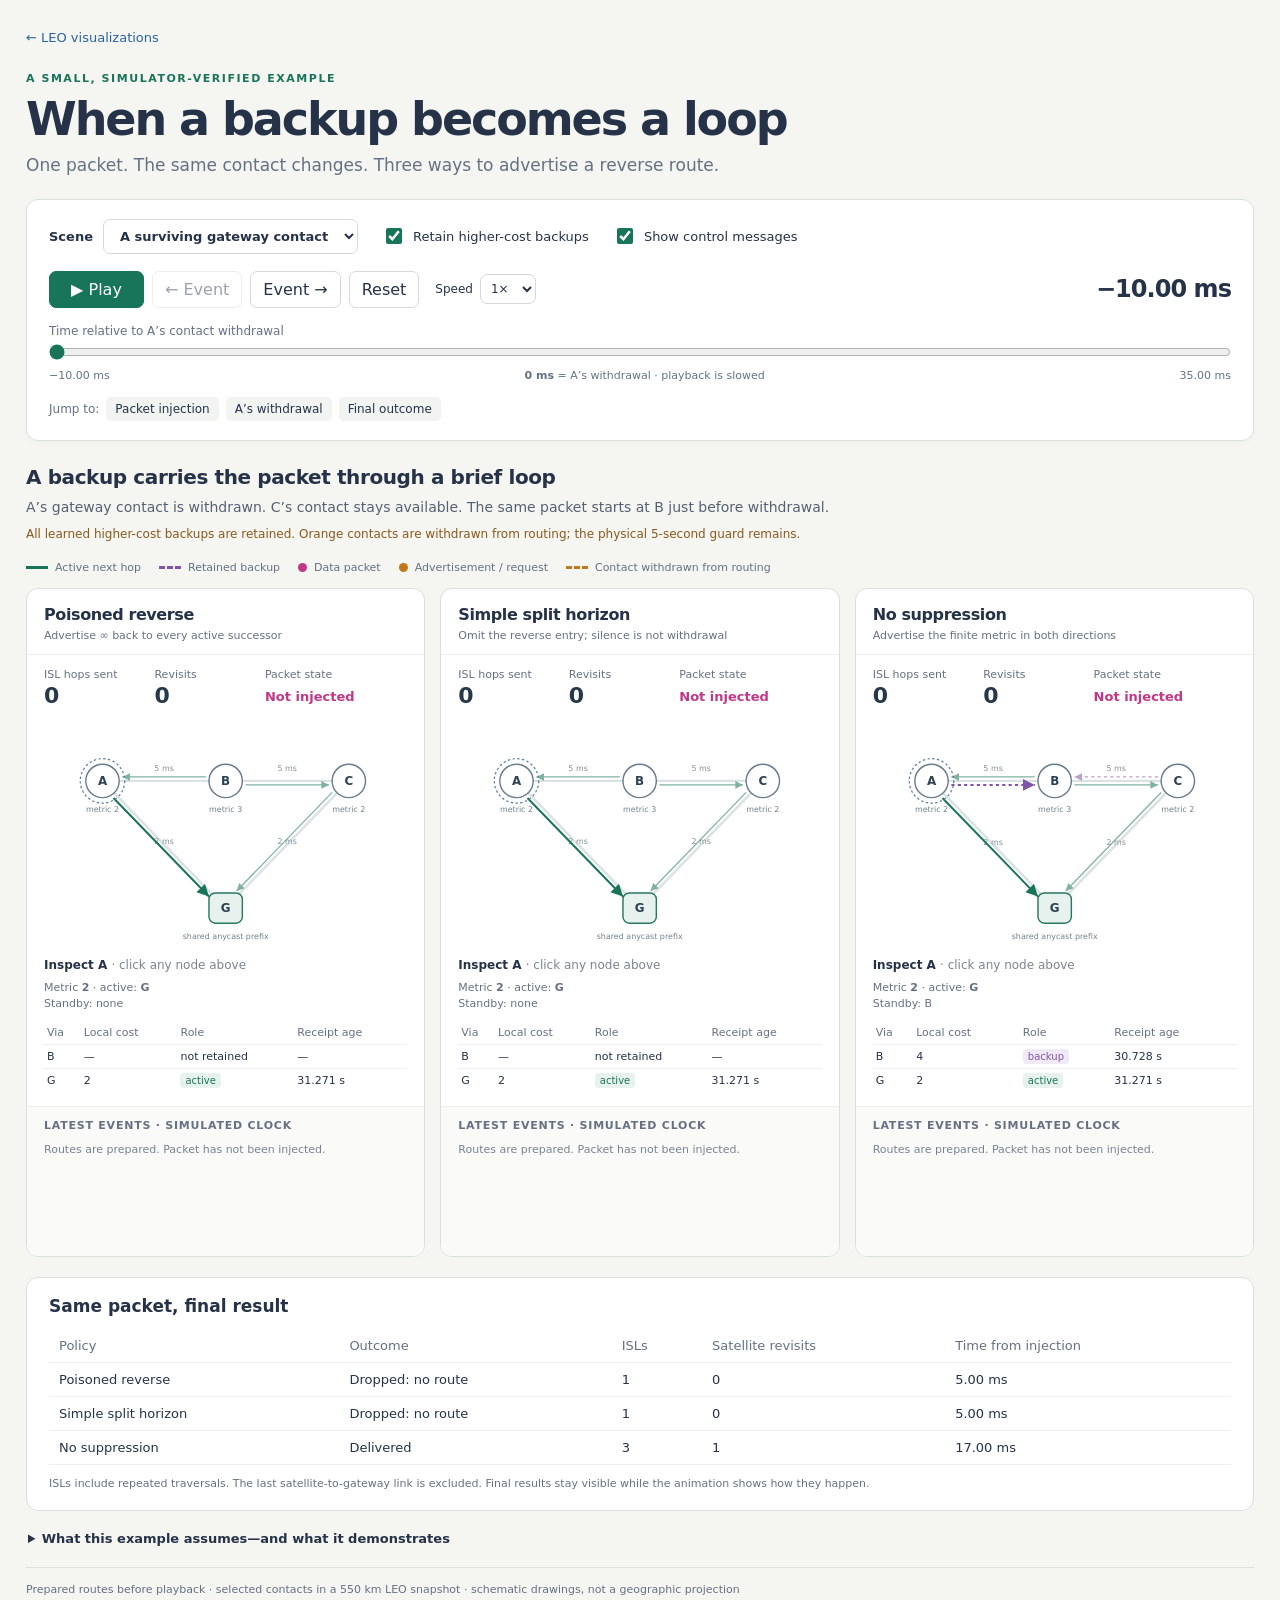
==== site/routing-demo/index.html @ 99e6fd65 "Add simulator-verified routing animation with time slider" ====
<!doctype html>
<html lang="en"><head><meta charset="utf-8"><meta name="viewport" content="width=device-width,initial-scale=1">
<title>Backups and reverse suppression — packet animation</title><meta name="description" content="Step through actual routing advertisements and packet hops to compare poisoned reverse, simple split horizon, and no reverse suppression.">
<link rel="icon" href="icon.svg" type="image/svg+xml"><link rel="stylesheet" href="style.css"><script type="module" src="app.mjs"></script></head>
<body><main>
<header><a class="back" href="../index.html">← LEO visualizations</a><span class="eyebrow">A small, simulator-verified example</span><h1>When a backup becomes a loop</h1><p class="intro">One packet. The same contact changes. Three ways to advertise a reverse route.</p></header>
<section class="controls" aria-label="Animation controls">
<div class="settings"><label>Scene<select id="scene"><option value="surviving-contact">A surviving gateway contact</option><option value="stale-backup">Two withdrawn contacts</option></select></label><label class="toggle"><input id="backups" type="checkbox" checked> Retain higher-cost backups</label><label class="toggle"><input id="updates" type="checkbox" checked> Show control messages</label></div>
<div class="playback"><button id="play" type="button" aria-label="Play animation">▶ Play</button><button id="previous" type="button" aria-label="Previous event">← Event</button><button id="next" type="button" aria-label="Next event">Event →</button><button id="reset" type="button">Reset</button><label class="speed">Speed<select id="speed" aria-label="Playback speed"><option value="0.5">½×</option><option value="1" selected>1×</option><option value="2">2×</option></select></label><output id="clock" for="time">— ms</output></div>
<label class="slider-label" for="time">Time relative to A’s contact withdrawal</label><input id="time" type="range" min="-10" max="35" step="0.01" value="-10" aria-label="Simulation time in milliseconds">
<div class="time-ends"><span id="start-time"></span><span><strong>0 ms</strong> = A’s withdrawal · playback is slowed</span><span id="end-time"></span></div>
<div class="jump"><span>Jump to:</span><button type="button" data-jump="injection">Packet injection</button><button type="button" data-jump="withdrawal">A’s withdrawal</button><button type="button" data-jump="finish">Final outcome</button></div>
</section>
<section class="scene-text"><h2 id="scene-title">Loading verified traces…</h2><p id="scene-description"></p><p class="notice" id="scene-note"></p></section>
<div class="legend" aria-label="Diagram legend"><span><i class="line active"></i> Active next hop</span><span><i class="line standby"></i> Retained backup</span><span><i class="dot packet"></i> Data packet</span><span><i class="dot message"></i> Advertisement / request</span><span><i class="line withdrawn"></i> Contact withdrawn from routing</span></div>
<section id="panels" class="panels" aria-label="Synchronized policy comparison"></section>
<section class="summary"><h2>Same packet, final result</h2><div class="table-scroll"><table><thead><tr><th>Policy</th><th>Outcome</th><th>ISLs</th><th>Satellite revisits</th><th>Time from injection</th></tr></thead><tbody id="comparison"></tbody></table></div><p>ISLs include repeated traversals. The last satellite-to-gateway link is excluded. Final results stay visible while the animation shows how they happen.</p></section>
<details class="assumptions"><summary>What this example assumes—and what it demonstrates</summary><div id="assumptions"></div><p>Both scenes are illustrative counterexamples, not measured Starlink paths or large-network performance estimates. Disabling poisoned reverse is shown here as <strong>no reverse suppression</strong>; simple split horizon is a separate column. Gateways originate one shared anycast prefix. A physical contact remains up during the 5-second withdrawal guard; orange contacts are unavailable to routing.</p><p>The viewer replays processed events generated offline by the discrete-event routing simulator. Its observation hooks were checked against an unobserved run, and packet paths were checked against native per-hop replay. The browser does not invent or recompute routes.</p><p><a href="scenarios.json" download>Download the processed toy traces</a> · <a href="https://www.rfc-editor.org/rfc/rfc2453.html#section-3.4.3">RIP split horizon and poisoned reverse</a></p></details>
<footer>Prepared routes before playback · selected contacts in a 550 km LEO snapshot · schematic drawings, not a geographic projection</footer>
<p id="error" role="alert" hidden></p></main></body></html>
---- site/routing-demo/style.css ----
:root{font-family:Inter,ui-sans-serif,system-ui,sans-serif;color:#253248;background:#f5f5f1;font-synthesis:none;--green:#19755a;--purple:#8055a9;--packet:#c23785;--amber:#c2771b;--red:#b44848;--muted:#657183}*{box-sizing:border-box}body{margin:0}main{max-width:1540px;margin:auto;padding:30px 26px 40px}a{color:#2863a2}header{position:relative;margin-bottom:24px}.back{display:block;font-size:13px;margin-bottom:22px;text-decoration:none}.eyebrow{text-transform:uppercase;font-size:11px;letter-spacing:.14em;color:var(--green);font-weight:750}h1{font-size:clamp(30px,4vw,46px);letter-spacing:-.045em;margin:9px 0;line-height:1.08}.intro{color:var(--muted);font-size:17px;margin:10px 0}button,select,input{font:inherit}button,select{border:1px solid #d5d9dd;background:white;color:#253248;border-radius:7px;padding:8px 12px}button{cursor:pointer}button:hover{background:#edf2ee;border-color:#91aea0}button:focus-visible,select:focus-visible,input:focus-visible,[role=button]:focus-visible{outline:3px solid #699fca;outline-offset:3px}button:disabled{cursor:default;opacity:.45}.controls{background:#fff;border:1px solid #dce0dc;border-radius:12px;padding:19px 22px;box-shadow:0 2px 7px #243b2c05}.settings{display:flex;gap:24px;align-items:center;flex-wrap:wrap;margin-bottom:17px}.settings>label:first-child{display:flex;align-items:center;gap:10px;font-size:13px;font-weight:650}.toggle{display:flex;gap:8px;align-items:center;font-size:13px}.toggle input{accent-color:var(--green);width:16px;height:16px}.playback{display:flex;align-items:center;gap:8px;flex-wrap:wrap}#play{background:var(--green);border-color:var(--green);color:#fff;min-width:95px}.speed{display:flex;gap:7px;align-items:center;font-size:12px;margin-left:8px}.speed select{padding:6px}#clock{margin-left:auto;font-size:24px;font-variant-numeric:tabular-nums;font-weight:650;letter-spacing:-.04em;min-width:130px;text-align:right}.slider-label{display:block;font-size:12px;color:var(--muted);margin:16px 0 6px}#time{width:100%;accent-color:var(--green);cursor:pointer;margin:0;touch-action:pan-y}.time-ends{display:flex;justify-content:space-between;font-size:11px;color:var(--muted);margin-top:5px;gap:10px}.jump{display:flex;gap:7px;align-items:center;flex-wrap:wrap;margin-top:15px;font-size:12px;color:var(--muted)}.jump button{border:0;background:#f2f4f2;border-radius:5px;font-size:12px;padding:5px 9px}.scene-text{margin:24px 0 14px}.scene-text h2{font-size:20px;letter-spacing:-.02em;margin:0 0 8px}.scene-text p{font-size:14px;color:#566173;margin:7px 0;max-width:1100px;line-height:1.5}.scene-text .notice{font-size:12px;color:#8a591d}.legend{display:flex;gap:18px;flex-wrap:wrap;font-size:11px;color:var(--muted);margin:18px 0 14px}.legend span{display:inline-flex;align-items:center;gap:7px}.line{display:inline-block;width:22px;height:0;border-top:3px solid}.line.active{color:var(--green)}.line.standby{color:var(--purple);border-top-style:dashed}.line.withdrawn{color:var(--amber);border-top-style:dashed}.dot{display:inline-block;width:9px;height:9px;border-radius:50%}.dot.packet{background:var(--packet)}.dot.message{background:var(--amber)}.panels{display:grid;grid-template-columns:repeat(3,minmax(0,1fr));gap:15px}.panel{background:white;border:1px solid #dce0dc;border-radius:12px;overflow:hidden;min-width:0}.panel-head{padding:16px 17px 12px;border-bottom:1px solid #eef0ed}.panel-head h3{font-size:16px;letter-spacing:-.025em;margin:0 0 5px}.policy-rule{font-size:11px;color:var(--muted);margin:0}.metrics{display:grid;grid-template-columns:1fr 1fr 1.35fr;gap:5px;padding:13px 17px 0;font-size:11px;color:var(--muted)}.metrics strong{display:block;color:#263849;font-size:22px;line-height:1.4;font-variant-numeric:tabular-nums}.metrics .status{font-size:13px;padding-top:7px;color:var(--packet)}.metrics .status.delivered{color:var(--green)}.metrics .status.dropped{color:var(--red)}.graph{width:100%;display:block;overflow:visible}.graph text{font-family:inherit}.graph [role=button]{cursor:pointer}.inspect{padding:0 17px 14px}.inspect h4{font-size:12px;margin:0 0 7px}.inspect table{font-size:11px;width:100%;border-collapse:collapse}.inspect th{text-align:left;color:var(--muted);font-weight:500;padding:5px 3px}.inspect td{border-top:1px solid #edf0ec;padding:5px 3px}.tag{font-size:10px;padding:2px 5px;border-radius:4px;background:#eef1f1;white-space:nowrap}.tag.active{background:#e7f2ec;color:var(--green)}.tag.backup{background:#f0eaf7;color:var(--purple)}.node-state{font-size:11px;line-height:1.5;margin:8px 0;color:var(--muted);min-height:32px}.events{padding:12px 17px;background:#fafbf8;border-top:1px solid #edf0e9;height:150px;overflow:auto}.events h4{font-size:11px;color:var(--muted);margin:0 0 8px;font-weight:600;text-transform:uppercase;letter-spacing:.07em}.event{font-size:10px;line-height:1.5;display:grid;grid-template-columns:62px 1fr;gap:6px;margin-bottom:5px}.event time{font-variant-numeric:tabular-nums;color:#778291}.event.outcome{font-weight:650}.event.omit{color:#98621d}.event.packet{color:var(--packet)}.summary{background:white;border:1px solid #dce0dc;border-radius:12px;padding:18px 22px;margin-top:20px}.summary h2{font-size:17px;margin:0 0 13px}.summary table{font-size:13px;width:100%;border-collapse:collapse;min-width:550px}.summary td,.summary th{text-align:left;padding:9px 10px;border-bottom:1px solid #edf0e9}.summary th{color:var(--muted);font-weight:500}.summary p{font-size:11px;color:var(--muted);line-height:1.5;margin-bottom:0}.table-scroll{overflow:auto}.assumptions{font-size:13px;line-height:1.7;padding:17px 2px}.assumptions summary{font-weight:650;cursor:pointer}.assumptions ul{padding-left:20px;columns:2;column-gap:40px}.assumptions p{max-width:1100px;color:#5d6879}footer{font-size:11px;color:var(--muted);border-top:1px solid #dde2da;padding-top:15px}#error{padding:20px;background:#fae7e6;border:1px solid #d8a8a3}@media(max-width:1000px){main{padding:22px 16px}.panels{grid-template-columns:1fr}.panel{display:grid;grid-template-columns:1fr 1fr}.panel-head,.metrics{grid-column:1/-1}.graph{grid-row:3/5}.inspect{padding-top:15px}.events{height:170px}.settings{gap:14px}.assumptions ul{columns:1}}@media(max-width:540px){.panel{display:block}.time-ends span:nth-child(2){max-width:190px;text-align:center}#clock{font-size:20px}.settings>label:first-child{width:100%;justify-content:space-between}select#scene{max-width:245px}.playback{gap:6px}.playback button{padding:7px 9px}.speed{margin-left:0}.scene-text h2{font-size:18px}.legend{gap:10px}.summary{padding:16px 13px}.graph{max-height:300px}.events{height:140px}}@media(prefers-reduced-motion:reduce){*{scroll-behavior:auto!important}}
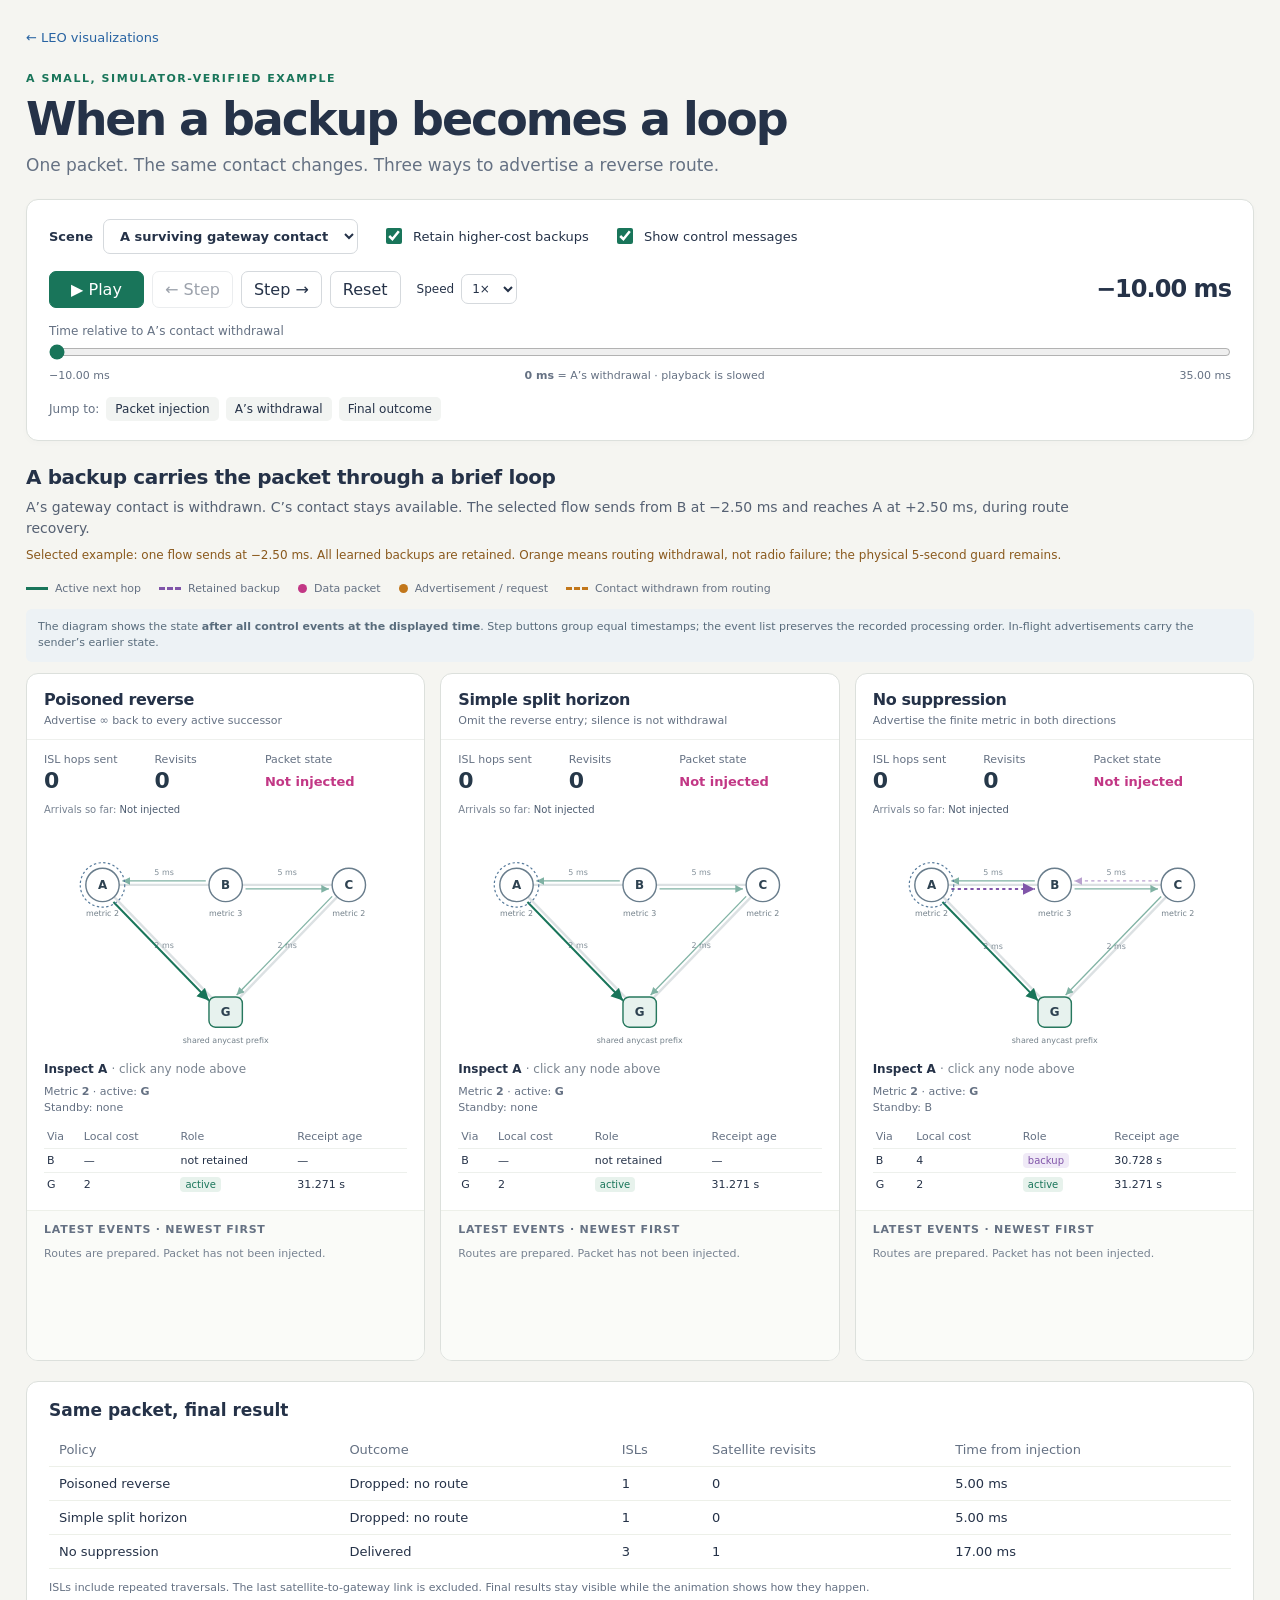
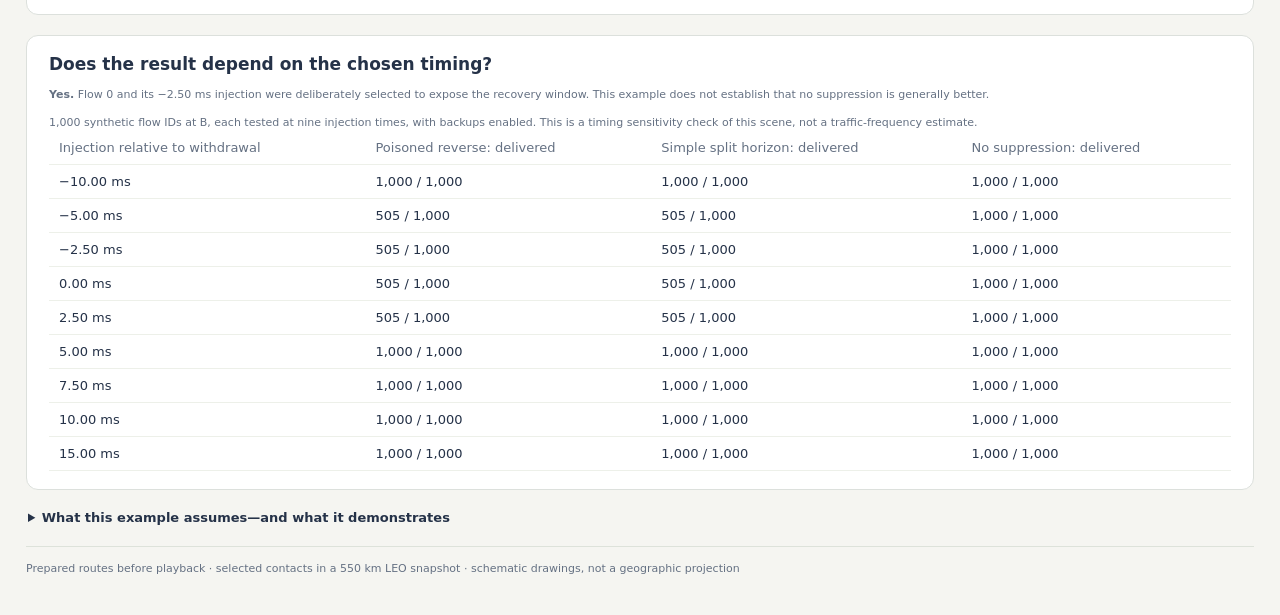
==== commit 3d74483a: "Correct routing event order and disclose timing-sensitive example" ====
--- a/site/routing-demo/index.html
+++ b/site/routing-demo/index.html
@@ -5,16 +5,18 @@
 <body><main>
 <header><a class="back" href="../index.html">← LEO visualizations</a><span class="eyebrow">A small, simulator-verified example</span><h1>When a backup becomes a loop</h1><p class="intro">One packet. The same contact changes. Three ways to advertise a reverse route.</p></header>
 <section class="controls" aria-label="Animation controls">
-<div class="settings"><label>Scene<select id="scene"><option value="surviving-contact">A surviving gateway contact</option><option value="stale-backup">Two withdrawn contacts</option></select></label><label class="toggle"><input id="backups" type="checkbox" checked> Retain higher-cost backups</label><label class="toggle"><input id="updates" type="checkbox" checked> Show control messages</label></div>
-<div class="playback"><button id="play" type="button" aria-label="Play animation">▶ Play</button><button id="previous" type="button" aria-label="Previous event">← Event</button><button id="next" type="button" aria-label="Next event">Event →</button><button id="reset" type="button">Reset</button><label class="speed">Speed<select id="speed" aria-label="Playback speed"><option value="0.5">½×</option><option value="1" selected>1×</option><option value="2">2×</option></select></label><output id="clock" for="time">— ms</output></div>
+<div class="settings"><label>Scene<select id="scene"><option value="surviving-contact">A surviving gateway contact</option><option value="stale-backup">Two withdrawn contacts</option></select></label><label class="toggle"><input id="backups" type="checkbox" checked title="Compare separately prepared runs; this does not change the policy during a running simulation"> Retain higher-cost backups</label><label class="toggle"><input id="updates" type="checkbox" checked> Show control messages</label></div>
+<div class="playback"><button id="play" type="button" aria-label="Play animation">▶ Play</button><button id="previous" type="button" aria-label="Previous event timestamp" title="Events at an equal timestamp are grouped">← Step</button><button id="next" type="button" aria-label="Next event timestamp" title="Events at an equal timestamp are grouped">Step →</button><button id="reset" type="button">Reset</button><label class="speed">Speed<select id="speed" aria-label="Playback speed"><option value="0.5">½×</option><option value="1" selected>1×</option><option value="2">2×</option></select></label><output id="clock" for="time">— ms</output></div>
 <label class="slider-label" for="time">Time relative to A’s contact withdrawal</label><input id="time" type="range" min="-10" max="35" step="0.01" value="-10" aria-label="Simulation time in milliseconds">
 <div class="time-ends"><span id="start-time"></span><span><strong>0 ms</strong> = A’s withdrawal · playback is slowed</span><span id="end-time"></span></div>
 <div class="jump"><span>Jump to:</span><button type="button" data-jump="injection">Packet injection</button><button type="button" data-jump="withdrawal">A’s withdrawal</button><button type="button" data-jump="finish">Final outcome</button></div>
 </section>
 <section class="scene-text"><h2 id="scene-title">Loading verified traces…</h2><p id="scene-description"></p><p class="notice" id="scene-note"></p></section>
 <div class="legend" aria-label="Diagram legend"><span><i class="line active"></i> Active next hop</span><span><i class="line standby"></i> Retained backup</span><span><i class="dot packet"></i> Data packet</span><span><i class="dot message"></i> Advertisement / request</span><span><i class="line withdrawn"></i> Contact withdrawn from routing</span></div>
+<p class="audit-note">The diagram shows the state <strong>after all control events at the displayed time</strong>. Step buttons group equal timestamps; the event list preserves the recorded processing order. In-flight advertisements carry the sender’s earlier state.</p>
 <section id="panels" class="panels" aria-label="Synchronized policy comparison"></section>
 <section class="summary"><h2>Same packet, final result</h2><div class="table-scroll"><table><thead><tr><th>Policy</th><th>Outcome</th><th>ISLs</th><th>Satellite revisits</th><th>Time from injection</th></tr></thead><tbody id="comparison"></tbody></table></div><p>ISLs include repeated traversals. The last satellite-to-gateway link is excluded. Final results stay visible while the animation shows how they happen.</p></section>
-<details class="assumptions"><summary>What this example assumes—and what it demonstrates</summary><div id="assumptions"></div><p>Both scenes are illustrative counterexamples, not measured Starlink paths or large-network performance estimates. Disabling poisoned reverse is shown here as <strong>no reverse suppression</strong>; simple split horizon is a separate column. Gateways originate one shared anycast prefix. A physical contact remains up during the 5-second withdrawal guard; orange contacts are unavailable to routing.</p><p>The viewer replays processed events generated offline by the discrete-event routing simulator. Its observation hooks were checked against an unobserved run, and packet paths were checked against native per-hop replay. The browser does not invent or recompute routes.</p><p><a href="scenarios.json" download>Download the processed toy traces</a> · <a href="https://www.rfc-editor.org/rfc/rfc2453.html#section-3.4.3">RIP split horizon and poisoned reverse</a></p></details>
+<section class="summary"><h2>Does the result depend on the chosen timing?</h2><p><strong>Yes.</strong> Flow 0 and its −2.50 ms injection were deliberately selected to expose the recovery window. This example does not establish that no suppression is generally better.</p><p id="sweep-description"></p><div class="table-scroll"><table><thead><tr><th>Injection relative to withdrawal</th><th>Poisoned reverse: delivered</th><th>Simple split horizon: delivered</th><th>No suppression: delivered</th></tr></thead><tbody id="sweep-results"></tbody></table></div></section>
+<details class="assumptions"><summary>What this example assumes—and what it demonstrates</summary><div id="assumptions"></div><p><strong>ECMP suppression policy:</strong> this model poisons or omits toward <em>every active next hop</em>. It does not advertise a separate alternative route per neighbor. That choice is important to the first scene’s result; it is not a claim that RFC 2453 specifies this multipath extension.</p><p>The second scene has no admitted gateway contact after the withdrawals, so it compares how failure ends, not whether a policy can deliver. Radio links stay up throughout the shown guard interval; actual radio loss and a complete handover are not simulated here.</p><p>Both scenes are illustrative counterexamples, not measured Starlink paths or large-network performance estimates. Disabling poisoned reverse is shown here as <strong>no reverse suppression</strong>; simple split horizon is a separate column. Gateways originate one shared anycast prefix. A physical contact remains up during the 5-second withdrawal guard; orange contacts are unavailable to routing.</p><p>The viewer replays processed events generated offline by the discrete-event routing simulator. Its observation hooks were checked against an unobserved run, and packet paths were checked against native per-hop replay. The browser does not invent or recompute routes.</p><p><a href="scenarios.json" download>Download the processed toy traces</a> · <a href="https://www.rfc-editor.org/rfc/rfc2453.html#section-3.4.3">RIP split horizon and poisoned reverse</a></p></details>
 <footer>Prepared routes before playback · selected contacts in a 550 km LEO snapshot · schematic drawings, not a geographic projection</footer>
 <p id="error" role="alert" hidden></p></main></body></html>
--- a/site/routing-demo/style.css
+++ b/site/routing-demo/style.css
@@ -1 +1,3 @@
 :root{font-family:Inter,ui-sans-serif,system-ui,sans-serif;color:#253248;background:#f5f5f1;font-synthesis:none;--green:#19755a;--purple:#8055a9;--packet:#c23785;--amber:#c2771b;--red:#b44848;--muted:#657183}*{box-sizing:border-box}body{margin:0}main{max-width:1540px;margin:auto;padding:30px 26px 40px}a{color:#2863a2}header{position:relative;margin-bottom:24px}.back{display:block;font-size:13px;margin-bottom:22px;text-decoration:none}.eyebrow{text-transform:uppercase;font-size:11px;letter-spacing:.14em;color:var(--green);font-weight:750}h1{font-size:clamp(30px,4vw,46px);letter-spacing:-.045em;margin:9px 0;line-height:1.08}.intro{color:var(--muted);font-size:17px;margin:10px 0}button,select,input{font:inherit}button,select{border:1px solid #d5d9dd;background:white;color:#253248;border-radius:7px;padding:8px 12px}button{cursor:pointer}button:hover{background:#edf2ee;border-color:#91aea0}button:focus-visible,select:focus-visible,input:focus-visible,[role=button]:focus-visible{outline:3px solid #699fca;outline-offset:3px}button:disabled{cursor:default;opacity:.45}.controls{background:#fff;border:1px solid #dce0dc;border-radius:12px;padding:19px 22px;box-shadow:0 2px 7px #243b2c05}.settings{display:flex;gap:24px;align-items:center;flex-wrap:wrap;margin-bottom:17px}.settings>label:first-child{display:flex;align-items:center;gap:10px;font-size:13px;font-weight:650}.toggle{display:flex;gap:8px;align-items:center;font-size:13px}.toggle input{accent-color:var(--green);width:16px;height:16px}.playback{display:flex;align-items:center;gap:8px;flex-wrap:wrap}#play{background:var(--green);border-color:var(--green);color:#fff;min-width:95px}.speed{display:flex;gap:7px;align-items:center;font-size:12px;margin-left:8px}.speed select{padding:6px}#clock{margin-left:auto;font-size:24px;font-variant-numeric:tabular-nums;font-weight:650;letter-spacing:-.04em;min-width:130px;text-align:right}.slider-label{display:block;font-size:12px;color:var(--muted);margin:16px 0 6px}#time{width:100%;accent-color:var(--green);cursor:pointer;margin:0;touch-action:pan-y}.time-ends{display:flex;justify-content:space-between;font-size:11px;color:var(--muted);margin-top:5px;gap:10px}.jump{display:flex;gap:7px;align-items:center;flex-wrap:wrap;margin-top:15px;font-size:12px;color:var(--muted)}.jump button{border:0;background:#f2f4f2;border-radius:5px;font-size:12px;padding:5px 9px}.scene-text{margin:24px 0 14px}.scene-text h2{font-size:20px;letter-spacing:-.02em;margin:0 0 8px}.scene-text p{font-size:14px;color:#566173;margin:7px 0;max-width:1100px;line-height:1.5}.scene-text .notice{font-size:12px;color:#8a591d}.legend{display:flex;gap:18px;flex-wrap:wrap;font-size:11px;color:var(--muted);margin:18px 0 14px}.legend span{display:inline-flex;align-items:center;gap:7px}.line{display:inline-block;width:22px;height:0;border-top:3px solid}.line.active{color:var(--green)}.line.standby{color:var(--purple);border-top-style:dashed}.line.withdrawn{color:var(--amber);border-top-style:dashed}.dot{display:inline-block;width:9px;height:9px;border-radius:50%}.dot.packet{background:var(--packet)}.dot.message{background:var(--amber)}.panels{display:grid;grid-template-columns:repeat(3,minmax(0,1fr));gap:15px}.panel{background:white;border:1px solid #dce0dc;border-radius:12px;overflow:hidden;min-width:0}.panel-head{padding:16px 17px 12px;border-bottom:1px solid #eef0ed}.panel-head h3{font-size:16px;letter-spacing:-.025em;margin:0 0 5px}.policy-rule{font-size:11px;color:var(--muted);margin:0}.metrics{display:grid;grid-template-columns:1fr 1fr 1.35fr;gap:5px;padding:13px 17px 0;font-size:11px;color:var(--muted)}.metrics strong{display:block;color:#263849;font-size:22px;line-height:1.4;font-variant-numeric:tabular-nums}.metrics .status{font-size:13px;padding-top:7px;color:var(--packet)}.metrics .status.delivered{color:var(--green)}.metrics .status.dropped{color:var(--red)}.graph{width:100%;display:block;overflow:visible}.graph text{font-family:inherit}.graph [role=button]{cursor:pointer}.inspect{padding:0 17px 14px}.inspect h4{font-size:12px;margin:0 0 7px}.inspect table{font-size:11px;width:100%;border-collapse:collapse}.inspect th{text-align:left;color:var(--muted);font-weight:500;padding:5px 3px}.inspect td{border-top:1px solid #edf0ec;padding:5px 3px}.tag{font-size:10px;padding:2px 5px;border-radius:4px;background:#eef1f1;white-space:nowrap}.tag.active{background:#e7f2ec;color:var(--green)}.tag.backup{background:#f0eaf7;color:var(--purple)}.node-state{font-size:11px;line-height:1.5;margin:8px 0;color:var(--muted);min-height:32px}.events{padding:12px 17px;background:#fafbf8;border-top:1px solid #edf0e9;height:150px;overflow:auto}.events h4{font-size:11px;color:var(--muted);margin:0 0 8px;font-weight:600;text-transform:uppercase;letter-spacing:.07em}.event{font-size:10px;line-height:1.5;display:grid;grid-template-columns:62px 1fr;gap:6px;margin-bottom:5px}.event time{font-variant-numeric:tabular-nums;color:#778291}.event.outcome{font-weight:650}.event.omit{color:#98621d}.event.packet{color:var(--packet)}.summary{background:white;border:1px solid #dce0dc;border-radius:12px;padding:18px 22px;margin-top:20px}.summary h2{font-size:17px;margin:0 0 13px}.summary table{font-size:13px;width:100%;border-collapse:collapse;min-width:550px}.summary td,.summary th{text-align:left;padding:9px 10px;border-bottom:1px solid #edf0e9}.summary th{color:var(--muted);font-weight:500}.summary p{font-size:11px;color:var(--muted);line-height:1.5;margin-bottom:0}.table-scroll{overflow:auto}.assumptions{font-size:13px;line-height:1.7;padding:17px 2px}.assumptions summary{font-weight:650;cursor:pointer}.assumptions ul{padding-left:20px;columns:2;column-gap:40px}.assumptions p{max-width:1100px;color:#5d6879}footer{font-size:11px;color:var(--muted);border-top:1px solid #dde2da;padding-top:15px}#error{padding:20px;background:#fae7e6;border:1px solid #d8a8a3}@media(max-width:1000px){main{padding:22px 16px}.panels{grid-template-columns:1fr}.panel{display:grid;grid-template-columns:1fr 1fr}.panel-head,.metrics{grid-column:1/-1}.graph{grid-row:3/5}.inspect{padding-top:15px}.events{height:170px}.settings{gap:14px}.assumptions ul{columns:1}}@media(max-width:540px){.panel{display:block}.time-ends span:nth-child(2){max-width:190px;text-align:center}#clock{font-size:20px}.settings>label:first-child{width:100%;justify-content:space-between}select#scene{max-width:245px}.playback{gap:6px}.playback button{padding:7px 9px}.speed{margin-left:0}.scene-text h2{font-size:18px}.legend{gap:10px}.summary{padding:16px 13px}.graph{max-height:300px}.events{height:140px}}@media(prefers-reduced-motion:reduce){*{scroll-behavior:auto!important}}
+
+.audit-note{font-size:11px;line-height:1.5;color:#596c7c;background:#edf2f5;border-radius:6px;padding:10px 12px}.packet-path{grid-column:1/-1;font-size:10px;color:#778291;margin:8px 17px 0;white-space:nowrap;overflow-x:auto;max-width:calc(100% - 34px)}.packet-path samp{font:inherit;color:#4d5c70}.event{grid-template-columns:93px 1fr}
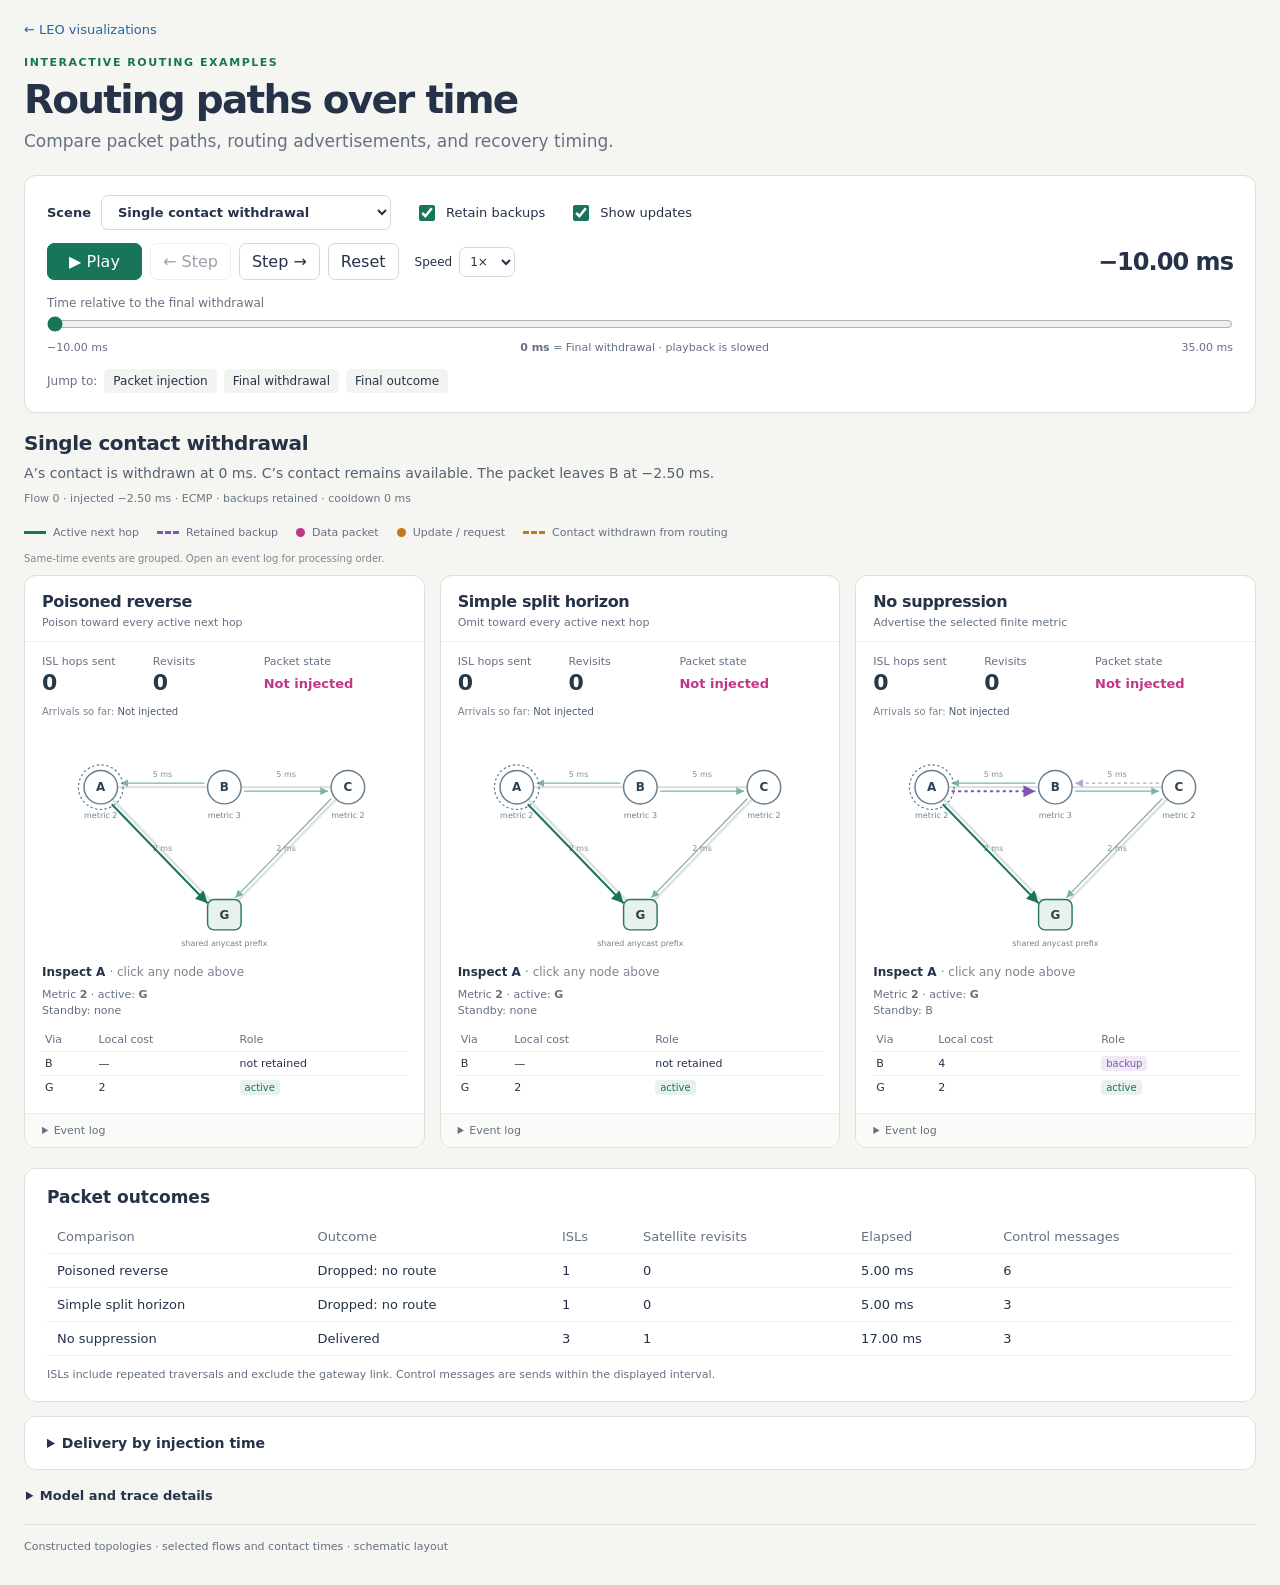
==== commit 1933907d: "Add routing export, shared-exit, and cooldown examples with compact viewer" ====
--- a/site/routing-demo/index.html
+++ b/site/routing-demo/index.html
@@ -1,22 +1,22 @@
 <!doctype html>
 <html lang="en"><head><meta charset="utf-8"><meta name="viewport" content="width=device-width,initial-scale=1">
-<title>Backups and reverse suppression — packet animation</title><meta name="description" content="Step through actual routing advertisements and packet hops to compare poisoned reverse, simple split horizon, and no reverse suppression.">
-<link rel="icon" href="icon.svg" type="image/svg+xml"><link rel="stylesheet" href="style.css"><script type="module" src="app.mjs"></script></head>
+<title>Routing paths — interactive examples</title><meta name="description" content="Step through actual routing advertisements and packet hops to compare poisoned reverse, simple split horizon, and no reverse suppression.">
+<link rel="icon" href="icon.svg" type="image/svg+xml"><link rel="stylesheet" href="style.css?v=4"><script type="module" src="app.mjs?v=4"></script></head>
 <body><main>
-<header><a class="back" href="../index.html">← LEO visualizations</a><span class="eyebrow">A small, simulator-verified example</span><h1>When a backup becomes a loop</h1><p class="intro">One packet. The same contact changes. Three ways to advertise a reverse route.</p></header>
+<header><a class="back" href="../index.html">← LEO visualizations</a><span class="eyebrow">Interactive routing examples</span><h1>Routing paths over time</h1><p class="intro">Compare packet paths, routing advertisements, and recovery timing.</p></header>
 <section class="controls" aria-label="Animation controls">
-<div class="settings"><label>Scene<select id="scene"><option value="surviving-contact">A surviving gateway contact</option><option value="stale-backup">Two withdrawn contacts</option></select></label><label class="toggle"><input id="backups" type="checkbox" checked title="Compare separately prepared runs; this does not change the policy during a running simulation"> Retain higher-cost backups</label><label class="toggle"><input id="updates" type="checkbox" checked> Show control messages</label></div>
+<div class="settings"><label>Scene<select id="scene"><option value="surviving-contact">Single contact withdrawal</option><option value="stale-backup">Two contact withdrawals</option><option value="neighbor-exports">Receiver-specific advertisements</option><option value="shared-exit">Shared gateway exit</option><option value="trigger-cooldown">Triggered-update cooldown</option></select></label><label class="toggle"><input id="backups" type="checkbox" checked title="Compare separately prepared runs; this does not change the policy during a running simulation"> Retain backups</label><label class="toggle"><input id="updates" type="checkbox" checked> Show updates</label></div>
 <div class="playback"><button id="play" type="button" aria-label="Play animation">▶ Play</button><button id="previous" type="button" aria-label="Previous event timestamp" title="Events at an equal timestamp are grouped">← Step</button><button id="next" type="button" aria-label="Next event timestamp" title="Events at an equal timestamp are grouped">Step →</button><button id="reset" type="button">Reset</button><label class="speed">Speed<select id="speed" aria-label="Playback speed"><option value="0.5">½×</option><option value="1" selected>1×</option><option value="2">2×</option></select></label><output id="clock" for="time">— ms</output></div>
-<label class="slider-label" for="time">Time relative to A’s contact withdrawal</label><input id="time" type="range" min="-10" max="35" step="0.01" value="-10" aria-label="Simulation time in milliseconds">
-<div class="time-ends"><span id="start-time"></span><span><strong>0 ms</strong> = A’s withdrawal · playback is slowed</span><span id="end-time"></span></div>
-<div class="jump"><span>Jump to:</span><button type="button" data-jump="injection">Packet injection</button><button type="button" data-jump="withdrawal">A’s withdrawal</button><button type="button" data-jump="finish">Final outcome</button></div>
+<label class="slider-label" for="time">Time relative to the final withdrawal</label><input id="time" type="range" min="-10" max="35" step="0.01" value="-10" aria-label="Simulation time in milliseconds">
+<div class="time-ends"><span id="start-time"></span><span><strong>0 ms</strong> = Final withdrawal · playback is slowed</span><span id="end-time"></span></div>
+<div class="jump"><span>Jump to:</span><button type="button" data-jump="injection">Packet injection</button><button type="button" data-jump="withdrawal">Final withdrawal</button><button type="button" data-jump="finish">Final outcome</button></div>
 </section>
 <section class="scene-text"><h2 id="scene-title">Loading verified traces…</h2><p id="scene-description"></p><p class="notice" id="scene-note"></p></section>
-<div class="legend" aria-label="Diagram legend"><span><i class="line active"></i> Active next hop</span><span><i class="line standby"></i> Retained backup</span><span><i class="dot packet"></i> Data packet</span><span><i class="dot message"></i> Advertisement / request</span><span><i class="line withdrawn"></i> Contact withdrawn from routing</span></div>
-<p class="audit-note">The diagram shows the state <strong>after all control events at the displayed time</strong>. Step buttons group equal timestamps; the event list preserves the recorded processing order. In-flight advertisements carry the sender’s earlier state.</p>
+<div class="legend" aria-label="Diagram legend"><span><i class="line active"></i> Active next hop</span><span><i class="line standby"></i> Retained backup</span><span><i class="dot packet"></i> Data packet</span><span><i class="dot message"></i> Update / request</span><span><i class="line withdrawn"></i> Contact withdrawn from routing</span></div>
+<p class="time-note">Same-time events are grouped. Open an event log for processing order.</p>
 <section id="panels" class="panels" aria-label="Synchronized policy comparison"></section>
-<section class="summary"><h2>Same packet, final result</h2><div class="table-scroll"><table><thead><tr><th>Policy</th><th>Outcome</th><th>ISLs</th><th>Satellite revisits</th><th>Time from injection</th></tr></thead><tbody id="comparison"></tbody></table></div><p>ISLs include repeated traversals. The last satellite-to-gateway link is excluded. Final results stay visible while the animation shows how they happen.</p></section>
-<section class="summary"><h2>Does the result depend on the chosen timing?</h2><p><strong>Yes.</strong> Flow 0 and its −2.50 ms injection were deliberately selected to expose the recovery window. This example does not establish that no suppression is generally better.</p><p id="sweep-description"></p><div class="table-scroll"><table><thead><tr><th>Injection relative to withdrawal</th><th>Poisoned reverse: delivered</th><th>Simple split horizon: delivered</th><th>No suppression: delivered</th></tr></thead><tbody id="sweep-results"></tbody></table></div></section>
-<details class="assumptions"><summary>What this example assumes—and what it demonstrates</summary><div id="assumptions"></div><p><strong>ECMP suppression policy:</strong> this model poisons or omits toward <em>every active next hop</em>. It does not advertise a separate alternative route per neighbor. That choice is important to the first scene’s result; it is not a claim that RFC 2453 specifies this multipath extension.</p><p>The second scene has no admitted gateway contact after the withdrawals, so it compares how failure ends, not whether a policy can deliver. Radio links stay up throughout the shown guard interval; actual radio loss and a complete handover are not simulated here.</p><p>Both scenes are illustrative counterexamples, not measured Starlink paths or large-network performance estimates. Disabling poisoned reverse is shown here as <strong>no reverse suppression</strong>; simple split horizon is a separate column. Gateways originate one shared anycast prefix. A physical contact remains up during the 5-second withdrawal guard; orange contacts are unavailable to routing.</p><p>The viewer replays processed events generated offline by the discrete-event routing simulator. Its observation hooks were checked against an unobserved run, and packet paths were checked against native per-hop replay. The browser does not invent or recompute routes.</p><p><a href="scenarios.json" download>Download the processed toy traces</a> · <a href="https://www.rfc-editor.org/rfc/rfc2453.html#section-3.4.3">RIP split horizon and poisoned reverse</a></p></details>
-<footer>Prepared routes before playback · selected contacts in a 550 km LEO snapshot · schematic drawings, not a geographic projection</footer>
+<section class="summary"><h2>Packet outcomes</h2><div class="table-scroll"><table><thead><tr><th>Comparison</th><th>Outcome</th><th>ISLs</th><th>Satellite revisits</th><th>Elapsed</th><th>Control messages</th></tr></thead><tbody id="comparison"></tbody></table></div><p>ISLs include repeated traversals and exclude the gateway link. Control messages are sends within the displayed interval.</p></section>
+<details class="summary sweep"><summary>Delivery by injection time</summary><p id="sweep-description"></p><div class="table-scroll"><table><thead id="sweep-head"></thead><tbody id="sweep-results"></tbody></table></div></details>
+<details class="assumptions"><summary>Model and trace details</summary><div id="assumptions"></div><p>Poisoned reverse and simple split horizon apply to all active next hops. Per-neighbor export is an additional comparison: it selects the lowest learned cost excluding the receiver, without checking indirect dependencies.</p><p>Controls select separately prepared runs. The diagram shows the state after all control events at its timestamp; in-flight messages retain their sent values. The browser replays exported events and checked packet traces.</p><p><a href="scenarios.json?v=4" download>Processed traces</a> · <a href="https://www.rfc-editor.org/rfc/rfc2453.html#section-3.4.3">RIP specification</a></p></details>
+<footer>Constructed topologies · selected flows and contact times · schematic layout</footer>
 <p id="error" role="alert" hidden></p></main></body></html>
--- a/site/routing-demo/style.css
+++ b/site/routing-demo/style.css
@@ -1,3 +1,5 @@
-:root{font-family:Inter,ui-sans-serif,system-ui,sans-serif;color:#253248;background:#f5f5f1;font-synthesis:none;--green:#19755a;--purple:#8055a9;--packet:#c23785;--amber:#c2771b;--red:#b44848;--muted:#657183}*{box-sizing:border-box}body{margin:0}main{max-width:1540px;margin:auto;padding:30px 26px 40px}a{color:#2863a2}header{position:relative;margin-bottom:24px}.back{display:block;font-size:13px;margin-bottom:22px;text-decoration:none}.eyebrow{text-transform:uppercase;font-size:11px;letter-spacing:.14em;color:var(--green);font-weight:750}h1{font-size:clamp(30px,4vw,46px);letter-spacing:-.045em;margin:9px 0;line-height:1.08}.intro{color:var(--muted);font-size:17px;margin:10px 0}button,select,input{font:inherit}button,select{border:1px solid #d5d9dd;background:white;color:#253248;border-radius:7px;padding:8px 12px}button{cursor:pointer}button:hover{background:#edf2ee;border-color:#91aea0}button:focus-visible,select:focus-visible,input:focus-visible,[role=button]:focus-visible{outline:3px solid #699fca;outline-offset:3px}button:disabled{cursor:default;opacity:.45}.controls{background:#fff;border:1px solid #dce0dc;border-radius:12px;padding:19px 22px;box-shadow:0 2px 7px #243b2c05}.settings{display:flex;gap:24px;align-items:center;flex-wrap:wrap;margin-bottom:17px}.settings>label:first-child{display:flex;align-items:center;gap:10px;font-size:13px;font-weight:650}.toggle{display:flex;gap:8px;align-items:center;font-size:13px}.toggle input{accent-color:var(--green);width:16px;height:16px}.playback{display:flex;align-items:center;gap:8px;flex-wrap:wrap}#play{background:var(--green);border-color:var(--green);color:#fff;min-width:95px}.speed{display:flex;gap:7px;align-items:center;font-size:12px;margin-left:8px}.speed select{padding:6px}#clock{margin-left:auto;font-size:24px;font-variant-numeric:tabular-nums;font-weight:650;letter-spacing:-.04em;min-width:130px;text-align:right}.slider-label{display:block;font-size:12px;color:var(--muted);margin:16px 0 6px}#time{width:100%;accent-color:var(--green);cursor:pointer;margin:0;touch-action:pan-y}.time-ends{display:flex;justify-content:space-between;font-size:11px;color:var(--muted);margin-top:5px;gap:10px}.jump{display:flex;gap:7px;align-items:center;flex-wrap:wrap;margin-top:15px;font-size:12px;color:var(--muted)}.jump button{border:0;background:#f2f4f2;border-radius:5px;font-size:12px;padding:5px 9px}.scene-text{margin:24px 0 14px}.scene-text h2{font-size:20px;letter-spacing:-.02em;margin:0 0 8px}.scene-text p{font-size:14px;color:#566173;margin:7px 0;max-width:1100px;line-height:1.5}.scene-text .notice{font-size:12px;color:#8a591d}.legend{display:flex;gap:18px;flex-wrap:wrap;font-size:11px;color:var(--muted);margin:18px 0 14px}.legend span{display:inline-flex;align-items:center;gap:7px}.line{display:inline-block;width:22px;height:0;border-top:3px solid}.line.active{color:var(--green)}.line.standby{color:var(--purple);border-top-style:dashed}.line.withdrawn{color:var(--amber);border-top-style:dashed}.dot{display:inline-block;width:9px;height:9px;border-radius:50%}.dot.packet{background:var(--packet)}.dot.message{background:var(--amber)}.panels{display:grid;grid-template-columns:repeat(3,minmax(0,1fr));gap:15px}.panel{background:white;border:1px solid #dce0dc;border-radius:12px;overflow:hidden;min-width:0}.panel-head{padding:16px 17px 12px;border-bottom:1px solid #eef0ed}.panel-head h3{font-size:16px;letter-spacing:-.025em;margin:0 0 5px}.policy-rule{font-size:11px;color:var(--muted);margin:0}.metrics{display:grid;grid-template-columns:1fr 1fr 1.35fr;gap:5px;padding:13px 17px 0;font-size:11px;color:var(--muted)}.metrics strong{display:block;color:#263849;font-size:22px;line-height:1.4;font-variant-numeric:tabular-nums}.metrics .status{font-size:13px;padding-top:7px;color:var(--packet)}.metrics .status.delivered{color:var(--green)}.metrics .status.dropped{color:var(--red)}.graph{width:100%;display:block;overflow:visible}.graph text{font-family:inherit}.graph [role=button]{cursor:pointer}.inspect{padding:0 17px 14px}.inspect h4{font-size:12px;margin:0 0 7px}.inspect table{font-size:11px;width:100%;border-collapse:collapse}.inspect th{text-align:left;color:var(--muted);font-weight:500;padding:5px 3px}.inspect td{border-top:1px solid #edf0ec;padding:5px 3px}.tag{font-size:10px;padding:2px 5px;border-radius:4px;background:#eef1f1;white-space:nowrap}.tag.active{background:#e7f2ec;color:var(--green)}.tag.backup{background:#f0eaf7;color:var(--purple)}.node-state{font-size:11px;line-height:1.5;margin:8px 0;color:var(--muted);min-height:32px}.events{padding:12px 17px;background:#fafbf8;border-top:1px solid #edf0e9;height:150px;overflow:auto}.events h4{font-size:11px;color:var(--muted);margin:0 0 8px;font-weight:600;text-transform:uppercase;letter-spacing:.07em}.event{font-size:10px;line-height:1.5;display:grid;grid-template-columns:62px 1fr;gap:6px;margin-bottom:5px}.event time{font-variant-numeric:tabular-nums;color:#778291}.event.outcome{font-weight:650}.event.omit{color:#98621d}.event.packet{color:var(--packet)}.summary{background:white;border:1px solid #dce0dc;border-radius:12px;padding:18px 22px;margin-top:20px}.summary h2{font-size:17px;margin:0 0 13px}.summary table{font-size:13px;width:100%;border-collapse:collapse;min-width:550px}.summary td,.summary th{text-align:left;padding:9px 10px;border-bottom:1px solid #edf0e9}.summary th{color:var(--muted);font-weight:500}.summary p{font-size:11px;color:var(--muted);line-height:1.5;margin-bottom:0}.table-scroll{overflow:auto}.assumptions{font-size:13px;line-height:1.7;padding:17px 2px}.assumptions summary{font-weight:650;cursor:pointer}.assumptions ul{padding-left:20px;columns:2;column-gap:40px}.assumptions p{max-width:1100px;color:#5d6879}footer{font-size:11px;color:var(--muted);border-top:1px solid #dde2da;padding-top:15px}#error{padding:20px;background:#fae7e6;border:1px solid #d8a8a3}@media(max-width:1000px){main{padding:22px 16px}.panels{grid-template-columns:1fr}.panel{display:grid;grid-template-columns:1fr 1fr}.panel-head,.metrics{grid-column:1/-1}.graph{grid-row:3/5}.inspect{padding-top:15px}.events{height:170px}.settings{gap:14px}.assumptions ul{columns:1}}@media(max-width:540px){.panel{display:block}.time-ends span:nth-child(2){max-width:190px;text-align:center}#clock{font-size:20px}.settings>label:first-child{width:100%;justify-content:space-between}select#scene{max-width:245px}.playback{gap:6px}.playback button{padding:7px 9px}.speed{margin-left:0}.scene-text h2{font-size:18px}.legend{gap:10px}.summary{padding:16px 13px}.graph{max-height:300px}.events{height:140px}}@media(prefers-reduced-motion:reduce){*{scroll-behavior:auto!important}}
+:root{font-family:Inter,ui-sans-serif,system-ui,sans-serif;color:#253248;background:#f5f5f1;font-synthesis:none;--green:#19755a;--purple:#8055a9;--packet:#c23785;--amber:#c2771b;--red:#b44848;--muted:#657183}*{box-sizing:border-box}body{margin:0}main{max-width:1500px;margin:auto;padding:22px 24px 32px}a{color:#2863a2}header{position:relative;margin-bottom:24px}.back{display:block;font-size:13px;margin-bottom:14px;text-decoration:none}.eyebrow{text-transform:uppercase;font-size:11px;letter-spacing:.14em;color:var(--green);font-weight:750}h1{font-size:clamp(28px,3.3vw,39px);letter-spacing:-.045em;margin:9px 0;line-height:1.08}.intro{color:var(--muted);font-size:17px;margin:10px 0}button,select,input{font:inherit}button,select{border:1px solid #d5d9dd;background:white;color:#253248;border-radius:7px;padding:8px 12px}button{cursor:pointer}button:hover{background:#edf2ee;border-color:#91aea0}button:focus-visible,select:focus-visible,input:focus-visible,[role=button]:focus-visible{outline:3px solid #699fca;outline-offset:3px}button:disabled{cursor:default;opacity:.45}.controls{background:#fff;border:1px solid #dce0dc;border-radius:12px;padding:19px 22px;box-shadow:0 2px 7px #243b2c05}.settings{display:flex;gap:24px;align-items:center;flex-wrap:wrap;margin-bottom:17px}.settings>label:first-child{display:flex;align-items:center;gap:10px;font-size:13px;font-weight:650}.toggle{display:flex;gap:8px;align-items:center;font-size:13px}.toggle input{accent-color:var(--green);width:16px;height:16px}.playback{display:flex;align-items:center;gap:8px;flex-wrap:wrap}#play{background:var(--green);border-color:var(--green);color:#fff;min-width:95px}.speed{display:flex;gap:7px;align-items:center;font-size:12px;margin-left:8px}.speed select{padding:6px}#clock{margin-left:auto;font-size:24px;font-variant-numeric:tabular-nums;font-weight:650;letter-spacing:-.04em;min-width:130px;text-align:right}.slider-label{display:block;font-size:12px;color:var(--muted);margin:16px 0 6px}#time{width:100%;accent-color:var(--green);cursor:pointer;margin:0;touch-action:pan-y}.time-ends{display:flex;justify-content:space-between;font-size:11px;color:var(--muted);margin-top:5px;gap:10px}.jump{display:flex;gap:7px;align-items:center;flex-wrap:wrap;margin-top:15px;font-size:12px;color:var(--muted)}.jump button{border:0;background:#f2f4f2;border-radius:5px;font-size:12px;padding:5px 9px}.scene-text{margin:18px 0 10px}.scene-text h2{font-size:20px;letter-spacing:-.02em;margin:0 0 8px}.scene-text p{font-size:14px;color:#566173;margin:7px 0;max-width:1100px;line-height:1.5}.scene-text .notice{font-size:11px;color:#6b7782}.legend{display:flex;gap:18px;flex-wrap:wrap;font-size:11px;color:var(--muted);margin:18px 0 14px}.legend span{display:inline-flex;align-items:center;gap:7px}.line{display:inline-block;width:22px;height:0;border-top:3px solid}.line.active{color:var(--green)}.line.standby{color:var(--purple);border-top-style:dashed}.line.withdrawn{color:var(--amber);border-top-style:dashed}.dot{display:inline-block;width:9px;height:9px;border-radius:50%}.dot.packet{background:var(--packet)}.dot.message{background:var(--amber)}.panels{display:grid;grid-template-columns:repeat(3,minmax(0,1fr));gap:15px}.panel{background:white;border:1px solid #dce0dc;border-radius:12px;overflow:hidden;min-width:0}.panel-head{padding:16px 17px 12px;border-bottom:1px solid #eef0ed}.panel-head h3{font-size:16px;letter-spacing:-.025em;margin:0 0 5px}.policy-rule{font-size:11px;color:var(--muted);margin:0}.metrics{display:grid;grid-template-columns:1fr 1fr 1.35fr;gap:5px;padding:13px 17px 0;font-size:11px;color:var(--muted)}.metrics strong{display:block;color:#263849;font-size:22px;line-height:1.4;font-variant-numeric:tabular-nums}.metrics .status{font-size:13px;padding-top:7px;color:var(--packet)}.metrics .status.delivered{color:var(--green)}.metrics .status.dropped{color:var(--red)}.graph{width:100%;display:block;overflow:visible}.graph text{font-family:inherit}.graph [role=button]{cursor:pointer}.inspect{padding:0 17px 14px}.inspect h4{font-size:12px;margin:0 0 7px}.inspect table{font-size:11px;width:100%;border-collapse:collapse}.inspect th{text-align:left;color:var(--muted);font-weight:500;padding:5px 3px}.inspect td{border-top:1px solid #edf0ec;padding:5px 3px}.tag{font-size:10px;padding:2px 5px;border-radius:4px;background:#eef1f1;white-space:nowrap}.tag.active{background:#e7f2ec;color:var(--green)}.tag.backup{background:#f0eaf7;color:var(--purple)}.node-state{font-size:11px;line-height:1.5;margin:8px 0;color:var(--muted);min-height:32px}.events{padding:12px 17px;background:#fafbf8;border-top:1px solid #edf0e9;height:150px;overflow:auto}.events h4{font-size:11px;color:var(--muted);margin:0 0 8px;font-weight:600;text-transform:uppercase;letter-spacing:.07em}.event{font-size:10px;line-height:1.5;display:grid;grid-template-columns:62px 1fr;gap:6px;margin-bottom:5px}.event time{font-variant-numeric:tabular-nums;color:#778291}.event.outcome{font-weight:650}.event.omit{color:#98621d}.event.packet{color:var(--packet)}.summary{background:white;border:1px solid #dce0dc;border-radius:12px;padding:18px 22px;margin-top:20px}.summary h2{font-size:17px;margin:0 0 13px}.summary table{font-size:13px;width:100%;border-collapse:collapse;min-width:550px}.summary td,.summary th{text-align:left;padding:9px 10px;border-bottom:1px solid #edf0e9}.summary th{color:var(--muted);font-weight:500}.summary p{font-size:11px;color:var(--muted);line-height:1.5;margin-bottom:0}.table-scroll{overflow:auto}.assumptions{font-size:13px;line-height:1.7;padding:17px 2px}.assumptions summary{font-weight:650;cursor:pointer}.assumptions ul{padding-left:20px;columns:2;column-gap:40px}.assumptions p{max-width:1100px;color:#5d6879}footer{font-size:11px;color:var(--muted);border-top:1px solid #dde2da;padding-top:15px}#error{padding:20px;background:#fae7e6;border:1px solid #d8a8a3}@media(max-width:1000px){main{padding:22px 16px}.panels{grid-template-columns:1fr}.panel{display:grid;grid-template-columns:1fr 1fr}.panel-head,.metrics{grid-column:1/-1}.graph{grid-row:3/5}.inspect{padding-top:15px}.events{height:170px}.settings{gap:14px}.assumptions ul{columns:1}}@media(max-width:540px){.panel{display:block}.time-ends span:nth-child(2){max-width:190px;text-align:center}#clock{font-size:20px}.settings>label:first-child{width:100%;justify-content:space-between}select#scene{max-width:245px}.playback{gap:6px}.playback button{padding:7px 9px}.speed{margin-left:0}.scene-text h2{font-size:18px}.legend{gap:10px}.summary{padding:16px 13px}.graph{max-height:300px}.events{height:140px}}@media(prefers-reduced-motion:reduce){*{scroll-behavior:auto!important}}
 
 .audit-note{font-size:11px;line-height:1.5;color:#596c7c;background:#edf2f5;border-radius:6px;padding:10px 12px}.packet-path{grid-column:1/-1;font-size:10px;color:#778291;margin:8px 17px 0;white-space:nowrap;overflow-x:auto;max-width:calc(100% - 34px)}.packet-path samp{font:inherit;color:#4d5c70}.event{grid-template-columns:93px 1fr}
+
+.time-note{font-size:10px;color:#7d8790;margin:0 0 11px}.events{height:auto;padding:10px 17px}.events summary{font-size:11px;color:#627183;cursor:pointer}.events .event-list{margin-top:10px;max-height:185px;overflow:auto}.summary>summary{font-size:14px;font-weight:650;cursor:pointer}.model-grid{display:grid;grid-template-columns:130px 1fr;gap:6px 16px;max-width:1000px}.model-grid dt{color:#687482}.model-grid dd{margin:0;color:#334557}.sweep{margin-top:14px}.assumptions{padding-top:15px}.settings{margin-bottom:13px}.graph-host{min-width:0}@media(max-width:1000px) and (min-width:541px){.graph-host{grid-column:1;grid-row:4/6}.inspect{grid-column:2}.events{grid-column:2}}@media(max-width:540px){.model-grid{grid-template-columns:1fr;gap:3px}.model-grid dd{margin-bottom:7px}.settings>label:first-child{align-items:flex-start;flex-direction:column;gap:5px}select#scene{max-width:100%;width:100%}.settings>label:first-child select{font-size:13px}.settings{gap:12px}}
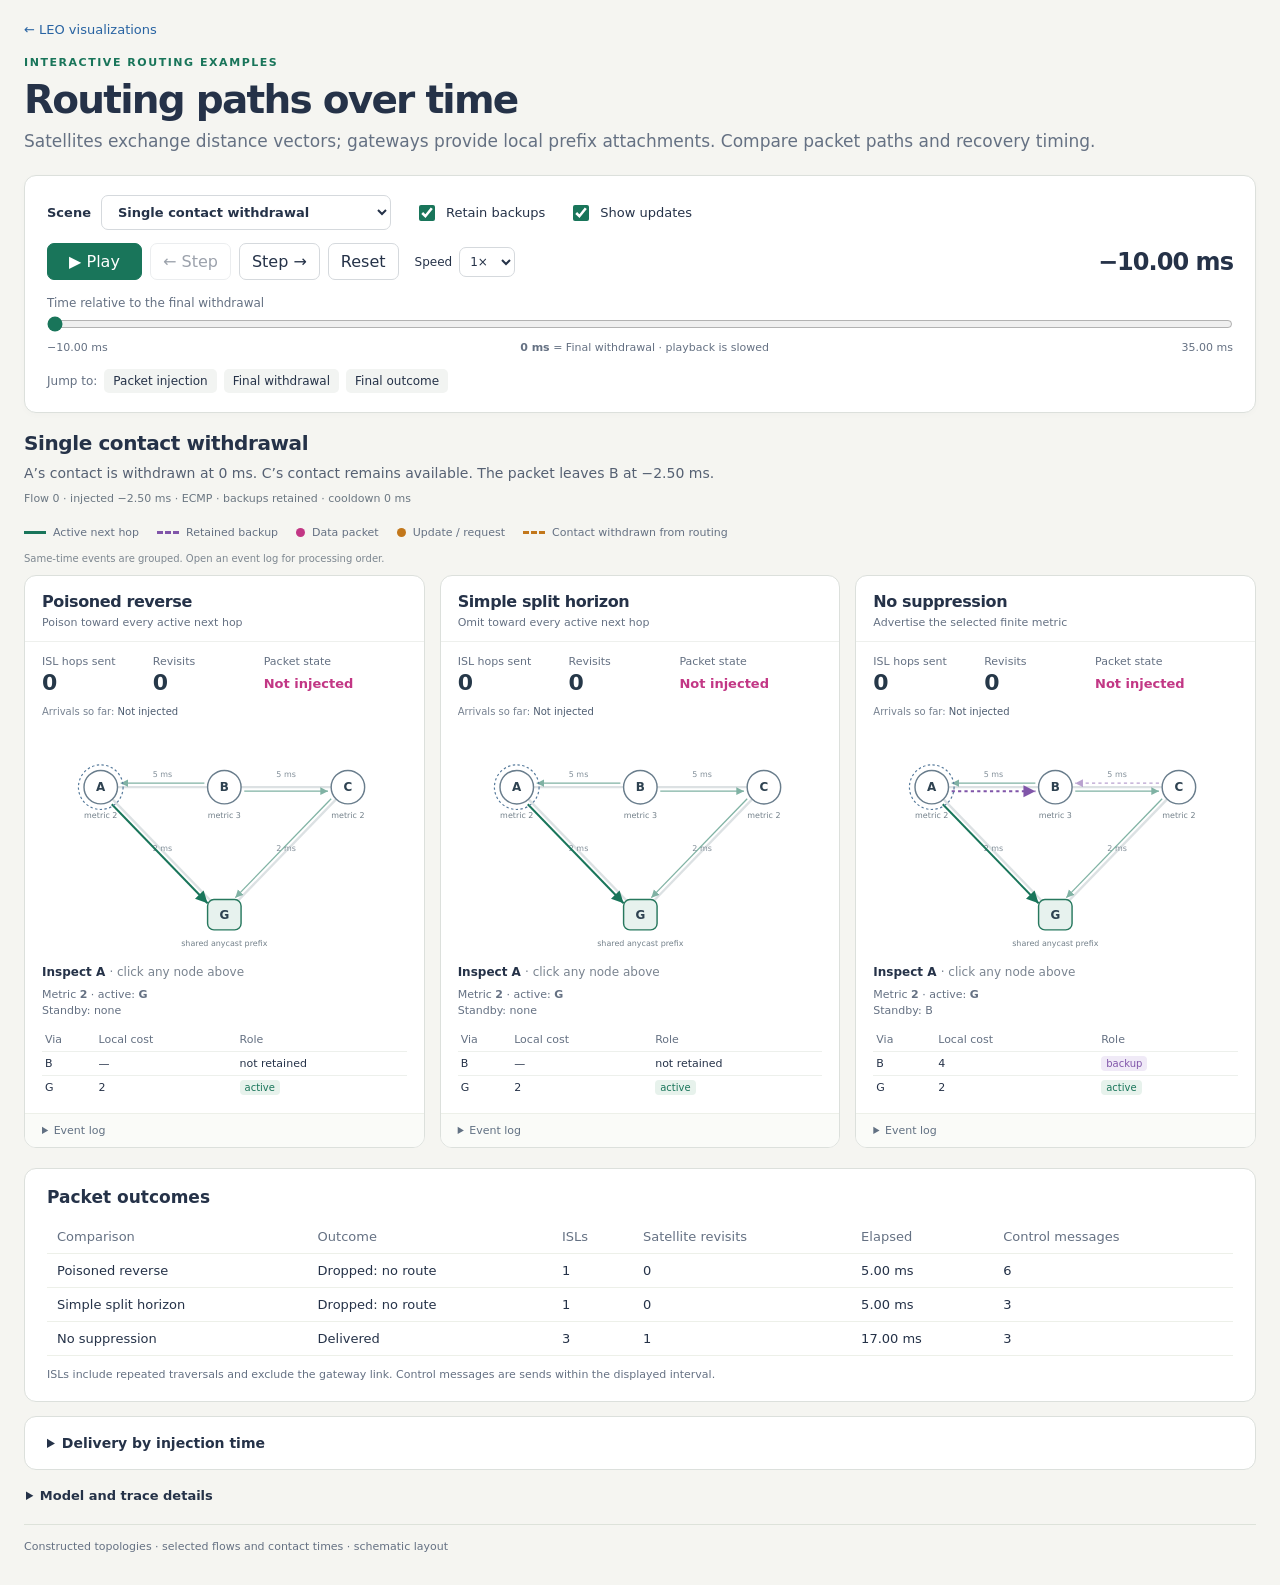
==== commit 7efa53ed: "Model gateways as passive prefix attachments in routing demo" ====
--- a/site/routing-demo/index.html
+++ b/site/routing-demo/index.html
@@ -1,9 +1,9 @@
 <!doctype html>
 <html lang="en"><head><meta charset="utf-8"><meta name="viewport" content="width=device-width,initial-scale=1">
 <title>Routing paths — interactive examples</title><meta name="description" content="Step through actual routing advertisements and packet hops to compare poisoned reverse, simple split horizon, and no reverse suppression.">
-<link rel="icon" href="icon.svg" type="image/svg+xml"><link rel="stylesheet" href="style.css?v=4"><script type="module" src="app.mjs?v=4"></script></head>
+<link rel="icon" href="icon.svg" type="image/svg+xml"><link rel="stylesheet" href="style.css?v=7"><script type="module" src="app.mjs?v=7"></script></head>
 <body><main>
-<header><a class="back" href="../index.html">← LEO visualizations</a><span class="eyebrow">Interactive routing examples</span><h1>Routing paths over time</h1><p class="intro">Compare packet paths, routing advertisements, and recovery timing.</p></header>
+<header><a class="back" href="../index.html">← LEO visualizations</a><span class="eyebrow">Interactive routing examples</span><h1>Routing paths over time</h1><p class="intro">Satellites exchange distance vectors; gateways provide local prefix attachments. Compare packet paths and recovery timing.</p></header>
 <section class="controls" aria-label="Animation controls">
 <div class="settings"><label>Scene<select id="scene"><option value="surviving-contact">Single contact withdrawal</option><option value="stale-backup">Two contact withdrawals</option><option value="neighbor-exports">Receiver-specific advertisements</option><option value="shared-exit">Shared gateway exit</option><option value="trigger-cooldown">Triggered-update cooldown</option></select></label><label class="toggle"><input id="backups" type="checkbox" checked title="Compare separately prepared runs; this does not change the policy during a running simulation"> Retain backups</label><label class="toggle"><input id="updates" type="checkbox" checked> Show updates</label></div>
 <div class="playback"><button id="play" type="button" aria-label="Play animation">▶ Play</button><button id="previous" type="button" aria-label="Previous event timestamp" title="Events at an equal timestamp are grouped">← Step</button><button id="next" type="button" aria-label="Next event timestamp" title="Events at an equal timestamp are grouped">Step →</button><button id="reset" type="button">Reset</button><label class="speed">Speed<select id="speed" aria-label="Playback speed"><option value="0.5">½×</option><option value="1" selected>1×</option><option value="2">2×</option></select></label><output id="clock" for="time">— ms</output></div>
@@ -17,6 +17,6 @@
 <section id="panels" class="panels" aria-label="Synchronized policy comparison"></section>
 <section class="summary"><h2>Packet outcomes</h2><div class="table-scroll"><table><thead><tr><th>Comparison</th><th>Outcome</th><th>ISLs</th><th>Satellite revisits</th><th>Elapsed</th><th>Control messages</th></tr></thead><tbody id="comparison"></tbody></table></div><p>ISLs include repeated traversals and exclude the gateway link. Control messages are sends within the displayed interval.</p></section>
 <details class="summary sweep"><summary>Delivery by injection time</summary><p id="sweep-description"></p><div class="table-scroll"><table><thead id="sweep-head"></thead><tbody id="sweep-results"></tbody></table></div></details>
-<details class="assumptions"><summary>Model and trace details</summary><div id="assumptions"></div><p>Poisoned reverse and simple split horizon apply to all active next hops. Per-neighbor export is an additional comparison: it selects the lowest learned cost excluding the receiver, without checking indirect dependencies.</p><p>Controls select separately prepared runs. The diagram shows the state after all control events at its timestamp; in-flight messages retain their sent values. The browser replays exported events and checked packet traces.</p><p><a href="scenarios.json?v=4" download>Processed traces</a> · <a href="https://www.rfc-editor.org/rfc/rfc2453.html#section-3.4.3">RIP specification</a></p></details>
+<details class="assumptions"><summary>Model and trace details</summary><div id="assumptions"></div><p>Poisoned reverse and simple split horizon apply to all active next hops. Per-neighbor export is an additional comparison: it selects the lowest retained or locally connected cost excluding the receiver, without checking indirect dependencies.</p><p>Controls select separately prepared runs. The diagram shows the state after all control events at its timestamp; in-flight messages retain their sent values. The browser replays exported events and checked packet traces.</p><p><a href="scenarios.json?v=7" download>Processed traces</a> · <a href="https://www.rfc-editor.org/rfc/rfc2453.html#section-3.4.3">RIP specification</a></p></details>
 <footer>Constructed topologies · selected flows and contact times · schematic layout</footer>
 <p id="error" role="alert" hidden></p></main></body></html>
--- a/site/routing-demo/style.css
+++ b/site/routing-demo/style.css
@@ -3,3 +3,7 @@
 .audit-note{font-size:11px;line-height:1.5;color:#596c7c;background:#edf2f5;border-radius:6px;padding:10px 12px}.packet-path{grid-column:1/-1;font-size:10px;color:#778291;margin:8px 17px 0;white-space:nowrap;overflow-x:auto;max-width:calc(100% - 34px)}.packet-path samp{font:inherit;color:#4d5c70}.event{grid-template-columns:93px 1fr}
 
 .time-note{font-size:10px;color:#7d8790;margin:0 0 11px}.events{height:auto;padding:10px 17px}.events summary{font-size:11px;color:#627183;cursor:pointer}.events .event-list{margin-top:10px;max-height:185px;overflow:auto}.summary>summary{font-size:14px;font-weight:650;cursor:pointer}.model-grid{display:grid;grid-template-columns:130px 1fr;gap:6px 16px;max-width:1000px}.model-grid dt{color:#687482}.model-grid dd{margin:0;color:#334557}.sweep{margin-top:14px}.assumptions{padding-top:15px}.settings{margin-bottom:13px}.graph-host{min-width:0}@media(max-width:1000px) and (min-width:541px){.graph-host{grid-column:1;grid-row:4/6}.inspect{grid-column:2}.events{grid-column:2}}@media(max-width:540px){.model-grid{grid-template-columns:1fr;gap:3px}.model-grid dd{margin-bottom:7px}.settings>label:first-child{align-items:flex-start;flex-direction:column;gap:5px}select#scene{max-width:100%;width:100%}.settings>label:first-child select{font-size:13px}.settings{gap:12px}}
+
+@media(min-width:1001px){.panels.four-methods{grid-template-columns:repeat(2,minmax(0,1fr))}}
+
+@media(min-width:1600px){main{max-width:2000px}.panels.four-methods{grid-template-columns:repeat(4,minmax(0,1fr))}}
